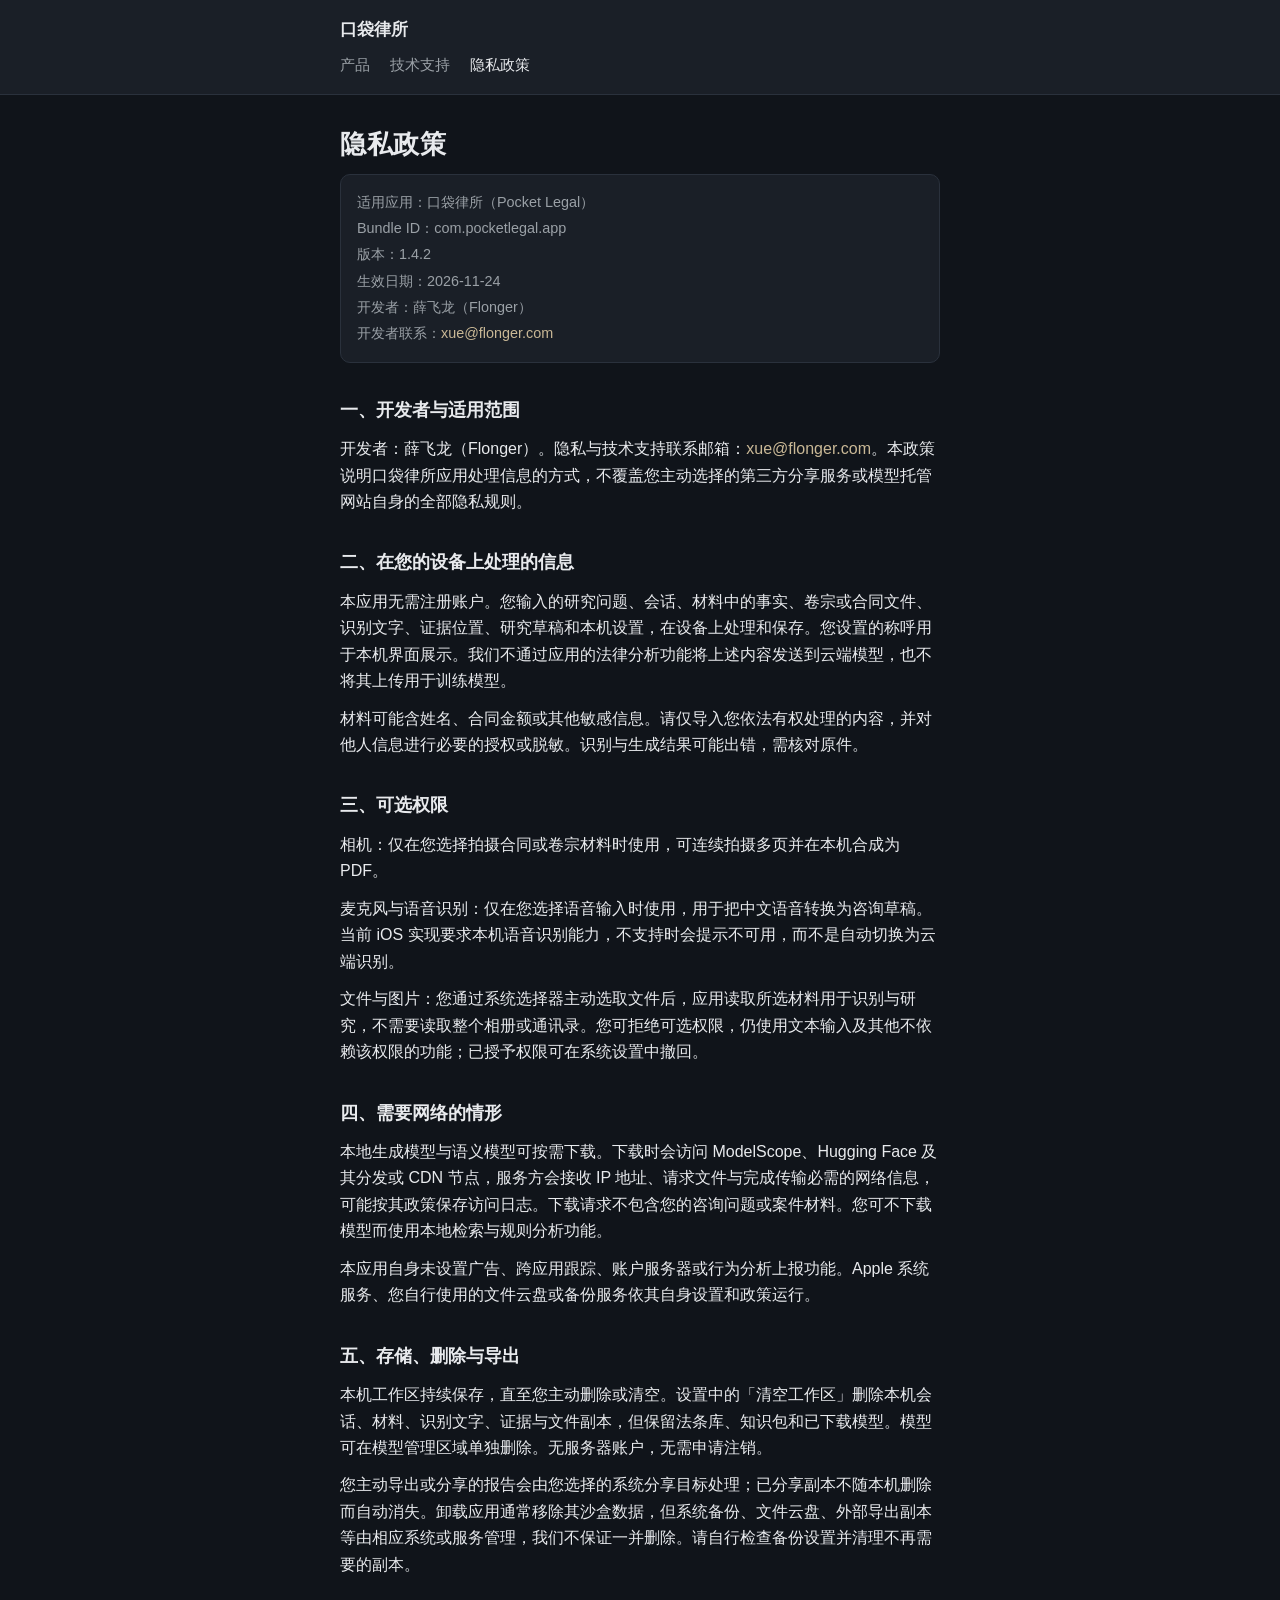
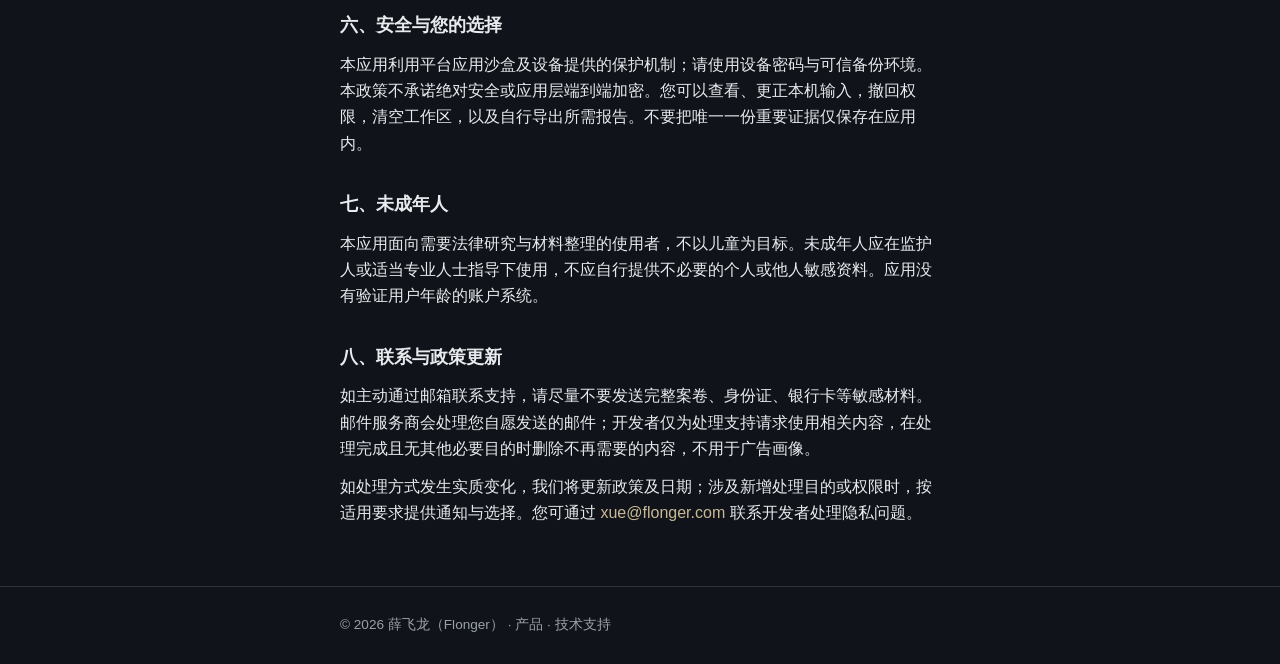
==== privacy/index.html @ 06efd1f5 "Add 口袋律所 product, support, and privacy GitHub Pages site" ====
<!DOCTYPE html>
<html lang="zh-Hans">
<head>
  <meta charset="utf-8">
  <meta name="viewport" content="width=device-width, initial-scale=1">
  <title>隐私政策 — 口袋律所</title>
  <meta name="description" content="口袋律所（com.pocketlegal.app）隐私政策。说明本机法律研究、材料识别与模型下载相关的信息处理方式。">
  <link rel="canonical" href="https://blog.flonger.com/pocketlegal-site/privacy/">
  <link rel="stylesheet" href="../styles.css">
</head>
<body>
  <header>
    <div class="inner">
      <a class="brand" href="../">口袋律所</a>
      <nav>
        <a href="../">产品</a>
        <a href="../support/">技术支持</a>
        <a href="./" aria-current="page">隐私政策</a>
      </nav>
    </div>
  </header>
  <main>
    <h1>隐私政策</h1>
    <div class="meta">
      <div>适用应用：口袋律所（Pocket Legal）</div>
      <div>Bundle ID：com.pocketlegal.app</div>
      <div>版本：1.4.2</div>
      <div>生效日期：2026-11-24</div>
      <div>开发者：薛飞龙（Flonger）</div>
      <div>开发者联系：<a href="mailto:xue@flonger.com">xue@flonger.com</a></div>
    </div>

    <h2>一、开发者与适用范围</h2>
    <p>开发者：薛飞龙（Flonger）。隐私与技术支持联系邮箱：<a href="mailto:xue@flonger.com">xue@flonger.com</a>。本政策说明口袋律所应用处理信息的方式，不覆盖您主动选择的第三方分享服务或模型托管网站自身的全部隐私规则。</p>

    <h2>二、在您的设备上处理的信息</h2>
    <p>本应用无需注册账户。您输入的研究问题、会话、材料中的事实、卷宗或合同文件、识别文字、证据位置、研究草稿和本机设置，在设备上处理和保存。您设置的称呼用于本机界面展示。我们不通过应用的法律分析功能将上述内容发送到云端模型，也不将其上传用于训练模型。</p>
    <p>材料可能含姓名、合同金额或其他敏感信息。请仅导入您依法有权处理的内容，并对他人信息进行必要的授权或脱敏。识别与生成结果可能出错，需核对原件。</p>

    <h2>三、可选权限</h2>
    <p>相机：仅在您选择拍摄合同或卷宗材料时使用，可连续拍摄多页并在本机合成为 PDF。</p>
    <p>麦克风与语音识别：仅在您选择语音输入时使用，用于把中文语音转换为咨询草稿。当前 iOS 实现要求本机语音识别能力，不支持时会提示不可用，而不是自动切换为云端识别。</p>
    <p>文件与图片：您通过系统选择器主动选取文件后，应用读取所选材料用于识别与研究，不需要读取整个相册或通讯录。您可拒绝可选权限，仍使用文本输入及其他不依赖该权限的功能；已授予权限可在系统设置中撤回。</p>

    <h2>四、需要网络的情形</h2>
    <p>本地生成模型与语义模型可按需下载。下载时会访问 ModelScope、Hugging Face 及其分发或 CDN 节点，服务方会接收 IP 地址、请求文件与完成传输必需的网络信息，可能按其政策保存访问日志。下载请求不包含您的咨询问题或案件材料。您可不下载模型而使用本地检索与规则分析功能。</p>
    <p>本应用自身未设置广告、跨应用跟踪、账户服务器或行为分析上报功能。Apple 系统服务、您自行使用的文件云盘或备份服务依其自身设置和政策运行。</p>

    <h2>五、存储、删除与导出</h2>
    <p>本机工作区持续保存，直至您主动删除或清空。设置中的「清空工作区」删除本机会话、材料、识别文字、证据与文件副本，但保留法条库、知识包和已下载模型。模型可在模型管理区域单独删除。无服务器账户，无需申请注销。</p>
    <p>您主动导出或分享的报告会由您选择的系统分享目标处理；已分享副本不随本机删除而自动消失。卸载应用通常移除其沙盒数据，但系统备份、文件云盘、外部导出副本等由相应系统或服务管理，我们不保证一并删除。请自行检查备份设置并清理不再需要的副本。</p>

    <h2>六、安全与您的选择</h2>
    <p>本应用利用平台应用沙盒及设备提供的保护机制；请使用设备密码与可信备份环境。本政策不承诺绝对安全或应用层端到端加密。您可以查看、更正本机输入，撤回权限，清空工作区，以及自行导出所需报告。不要把唯一一份重要证据仅保存在应用内。</p>

    <h2>七、未成年人</h2>
    <p>本应用面向需要法律研究与材料整理的使用者，不以儿童为目标。未成年人应在监护人或适当专业人士指导下使用，不应自行提供不必要的个人或他人敏感资料。应用没有验证用户年龄的账户系统。</p>

    <h2>八、联系与政策更新</h2>
    <p>如主动通过邮箱联系支持，请尽量不要发送完整案卷、身份证、银行卡等敏感材料。邮件服务商会处理您自愿发送的邮件；开发者仅为处理支持请求使用相关内容，在处理完成且无其他必要目的时删除不再需要的内容，不用于广告画像。</p>
    <p>如处理方式发生实质变化，我们将更新政策及日期；涉及新增处理目的或权限时，按适用要求提供通知与选择。您可通过 <a href="mailto:xue@flonger.com">xue@flonger.com</a> 联系开发者处理隐私问题。</p>
  </main>
  <footer>
    <div class="inner">
      <p>© 2026 薛飞龙（Flonger） · <a href="../">产品</a> · <a href="../support/">技术支持</a></p>
    </div>
  </footer>
</body>
</html>
---- styles.css ----
:root {
  --bg: #10141a;
  --surface: #1a1f27;
  --text: #e8eaed;
  --muted: #9aa0a6;
  --accent: #c9b896;
  --border: #2a313c;
  --max: 40rem;
}
* { box-sizing: border-box; }
html { color-scheme: dark; }
body {
  margin: 0;
  font-family: -apple-system, BlinkMacSystemFont, "Segoe UI", "PingFang SC", "Hiragino Sans GB", "Microsoft YaHei", sans-serif;
  background: var(--bg);
  color: var(--text);
  line-height: 1.65;
  font-size: 16px;
}
a { color: var(--accent); text-decoration: none; }
a:hover { text-decoration: underline; }
header {
  border-bottom: 1px solid var(--border);
  background: var(--surface);
}
header .inner, main, footer .inner {
  max-width: var(--max);
  margin: 0 auto;
  padding: 1rem 1.25rem;
}
header .brand {
  font-weight: 600;
  color: var(--text);
  font-size: 1.05rem;
}
nav {
  display: flex;
  flex-wrap: wrap;
  gap: 0.75rem 1.25rem;
  margin-top: 0.6rem;
  font-size: 0.92rem;
}
nav a { color: var(--muted); }
nav a[aria-current="page"] { color: var(--text); font-weight: 500; }
main { padding-top: 1.75rem; padding-bottom: 3rem; }
h1 {
  font-size: 1.65rem;
  margin: 0 0 0.5rem;
  letter-spacing: 0.02em;
}
h2 {
  font-size: 1.15rem;
  margin: 1.75rem 0 0.6rem;
  padding-top: 0.25rem;
}
h3 {
  font-size: 1.02rem;
  margin: 1.25rem 0 0.45rem;
}
.eyebrow {
  color: var(--muted);
  font-size: 0.82rem;
  letter-spacing: 0.04em;
  margin: 0 0 0.45rem;
  text-transform: none;
}
.lead { color: var(--muted); margin: 0 0 0.35rem; font-size: 1.05rem; }
.subtitle {
  margin: 0 0 1.25rem;
  color: var(--text);
  font-size: 0.98rem;
  font-weight: 500;
}
.meta {
  color: var(--muted);
  font-size: 0.9rem;
  margin: 0 0 1.5rem;
  padding: 0.85rem 1rem;
  background: var(--surface);
  border: 1px solid var(--border);
  border-radius: 10px;
}
.meta div { margin: 0.15rem 0; }
.muted-inline {
  color: var(--muted);
  font-size: 0.9rem;
  margin: 0.5rem 0 0;
}
p { margin: 0.7rem 0; }
ul { padding-left: 1.25rem; margin: 0.6rem 0; }
li { margin: 0.35rem 0; }
ul.plain {
  list-style: disc;
  padding-left: 1.2rem;
  margin: 0;
}
ul.plain li { margin: 0.45rem 0; }
.card {
  background: var(--surface);
  border: 1px solid var(--border);
  border-radius: 12px;
  padding: 1.1rem 1.2rem;
  margin: 1rem 0;
}
.card-title {
  margin-top: 0;
  margin-bottom: 0.5rem;
  padding-top: 0;
}
.features {
  list-style: none;
  padding: 0;
  margin: 0.75rem 0 0;
  display: grid;
  gap: 0.65rem;
}
.features li {
  margin: 0;
  background: var(--surface);
  border: 1px solid var(--border);
  border-radius: 12px;
  padding: 0.9rem 1.05rem;
  display: grid;
  gap: 0.25rem;
}
.features strong {
  font-size: 0.98rem;
  font-weight: 600;
}
.features span {
  color: var(--muted);
  font-size: 0.92rem;
}
.cta-row {
  display: flex;
  flex-wrap: wrap;
  gap: 0.65rem;
  margin: 1.5rem 0 0.5rem;
  align-items: center;
}
.cta {
  display: inline-block;
  margin-top: 0.5rem;
  padding: 0.55rem 1rem;
  background: #3d4a3a;
  color: #fff !important;
  border-radius: 8px;
  text-decoration: none !important;
  font-weight: 500;
}
.cta-row .cta { margin-top: 0; }
.cta:hover { background: #4d5d4a; }
.cta-secondary {
  background: transparent;
  color: var(--accent) !important;
  border: 1px solid var(--border);
}
.cta-secondary:hover {
  background: rgba(201, 184, 150, 0.08);
  border-color: #3a4550;
}
.faq {
  display: grid;
  gap: 0.55rem;
  margin: 0.75rem 0 1rem;
}
.faq details {
  background: var(--surface);
  border: 1px solid var(--border);
  border-radius: 12px;
  padding: 0.15rem 0;
}
.faq summary {
  cursor: pointer;
  list-style: none;
  padding: 0.85rem 1.05rem;
  font-weight: 500;
}
.faq summary::-webkit-details-marker { display: none; }
.faq summary::after {
  content: "+";
  float: right;
  color: var(--muted);
  font-weight: 400;
}
.faq details[open] summary::after { content: "–"; }
.faq details > *:not(summary) {
  padding: 0 1.05rem 0.95rem;
  margin-top: 0;
}
.faq details p:first-of-type { margin-top: 0; }
.faq details ul { margin-top: 0.35rem; }
footer {
  border-top: 1px solid var(--border);
  color: var(--muted);
  font-size: 0.85rem;
}
footer a { color: var(--muted); }
code {
  font-family: ui-monospace, SFMono-Regular, Menlo, Monaco, Consolas, monospace;
  font-size: 0.88em;
  background: rgba(255,255,255,0.06);
  padding: 0.1em 0.35em;
  border-radius: 4px;
}
ol { padding-left: 1.25rem; margin: 0.6rem 0; }
ol li { margin: 0.45rem 0; }
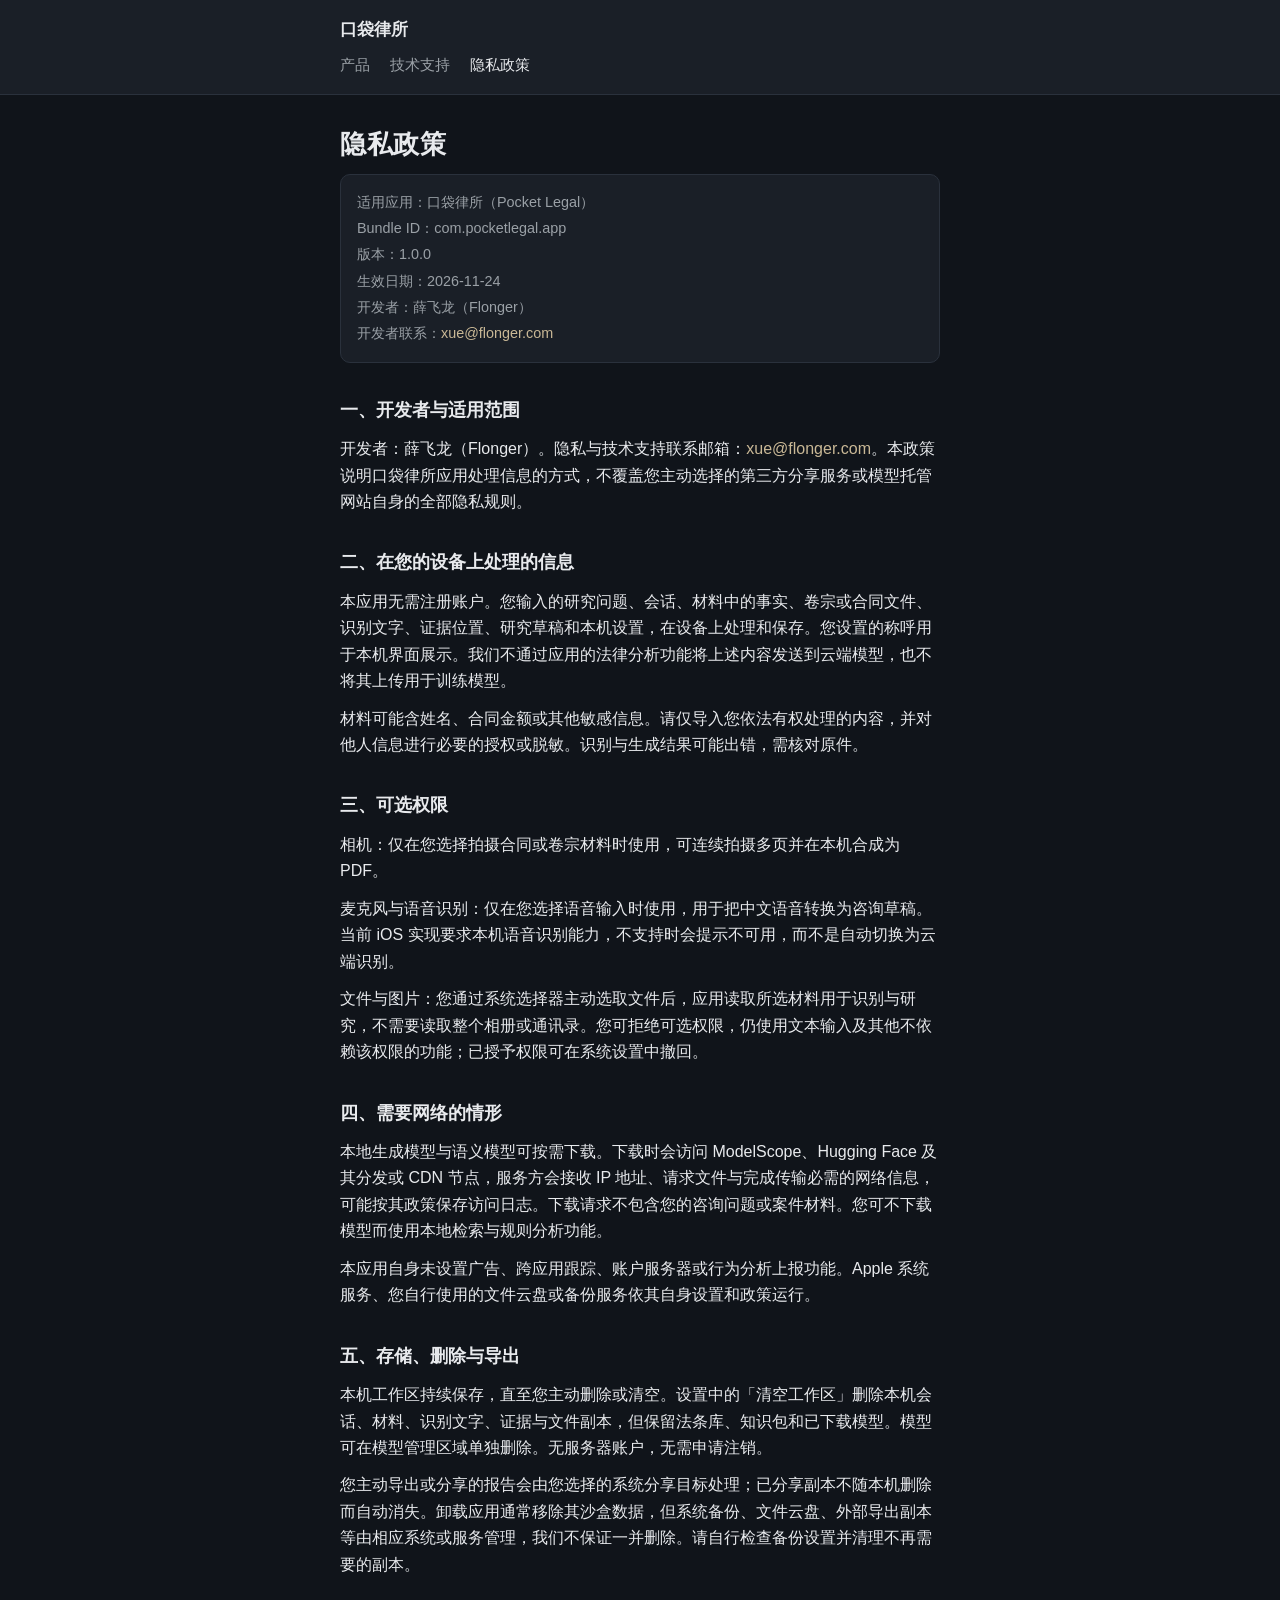
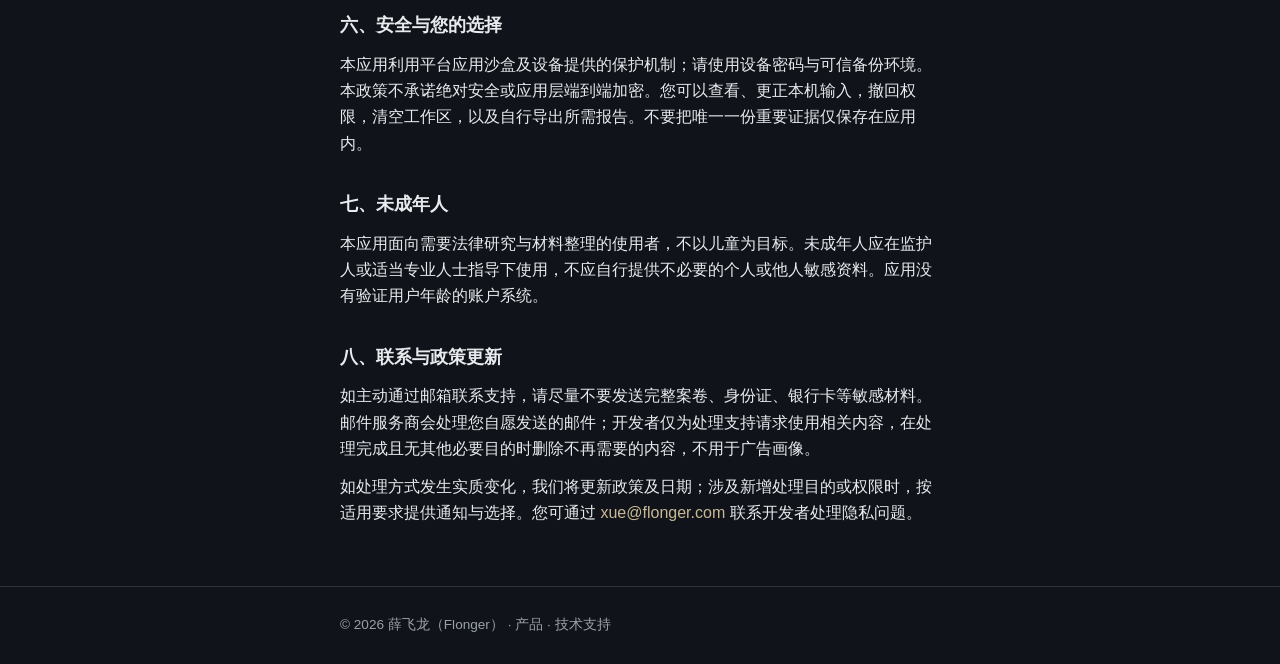
==== commit 7671246f: "Update 口袋律所 site version to 1.0.0 for App Store listing" ====
--- a/privacy/index.html
+++ b/privacy/index.html
@@ -24,7 +24,7 @@
     <div class="meta">
       <div>适用应用：口袋律所（Pocket Legal）</div>
       <div>Bundle ID：com.pocketlegal.app</div>
-      <div>版本：1.4.2</div>
+      <div>版本：1.0.0</div>
       <div>生效日期：2026-11-24</div>
       <div>开发者：薛飞龙（Flonger）</div>
       <div>开发者联系：<a href="mailto:xue@flonger.com">xue@flonger.com</a></div>
